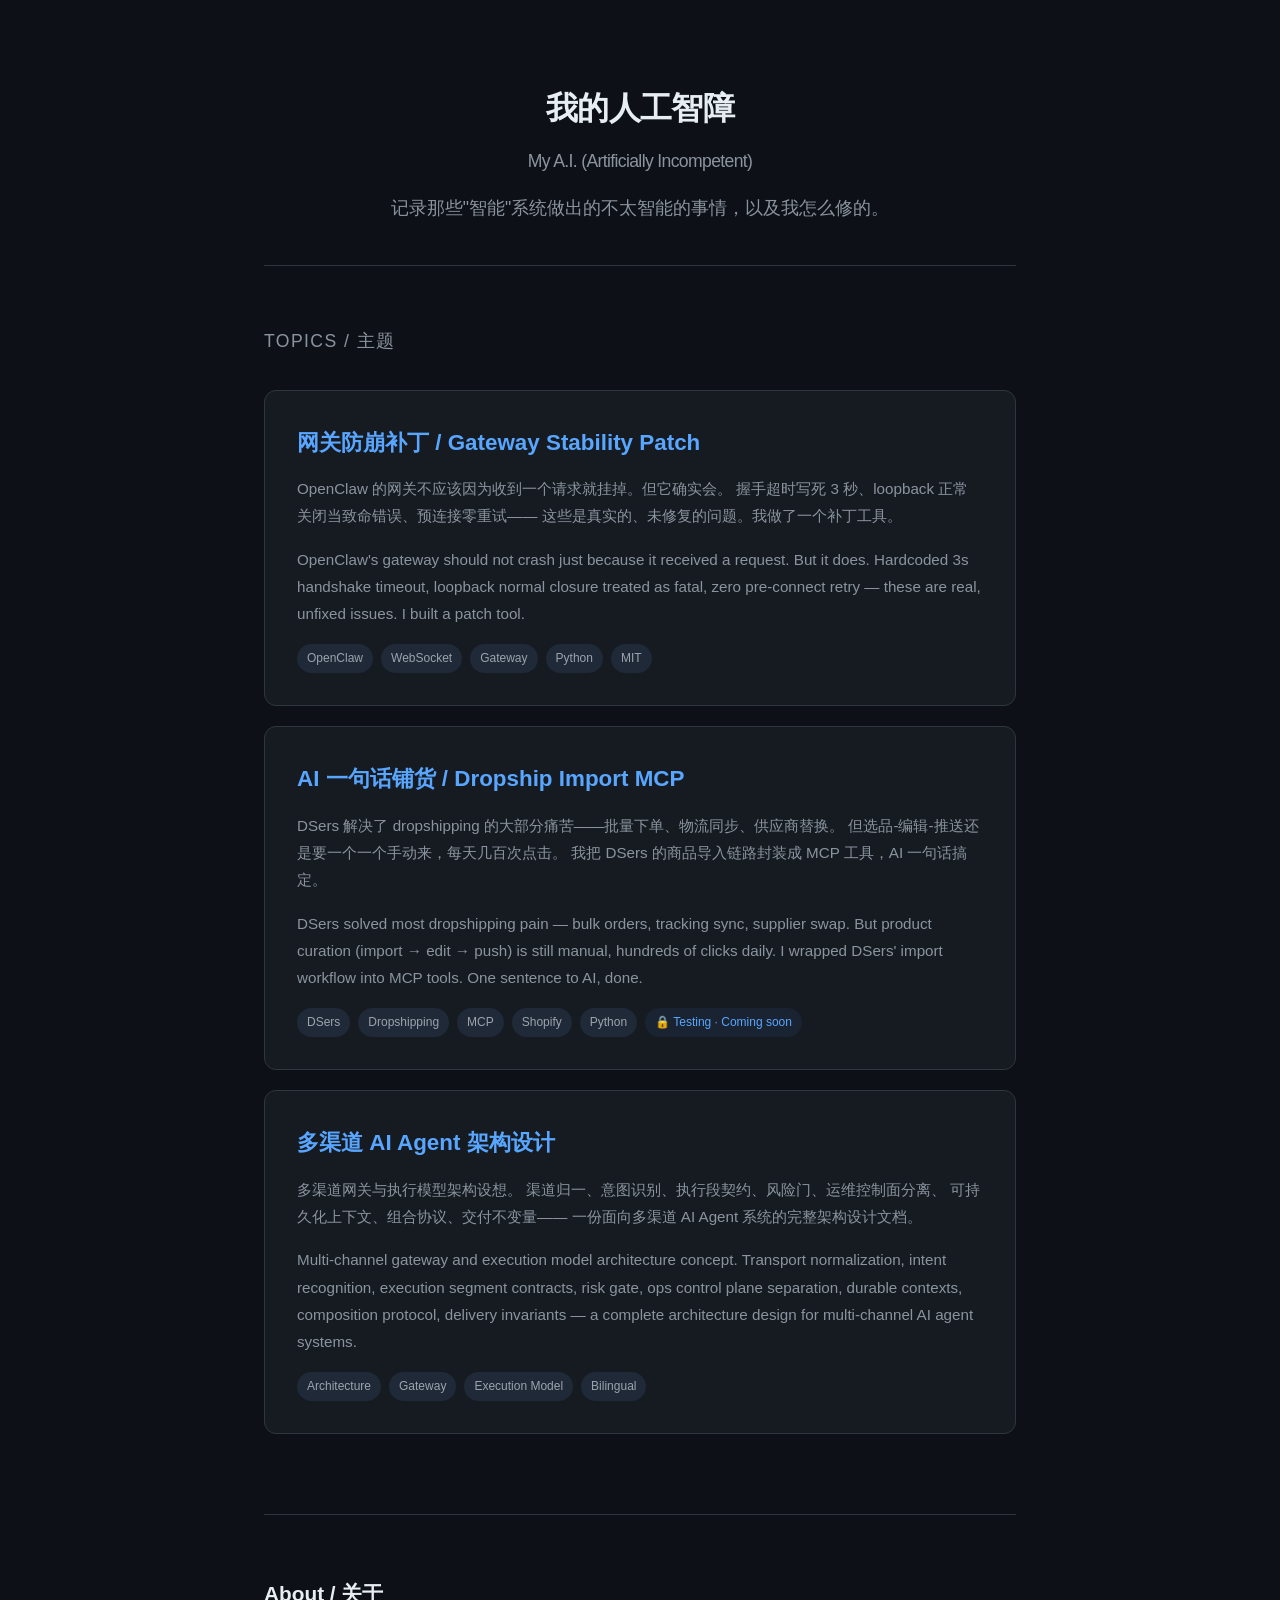
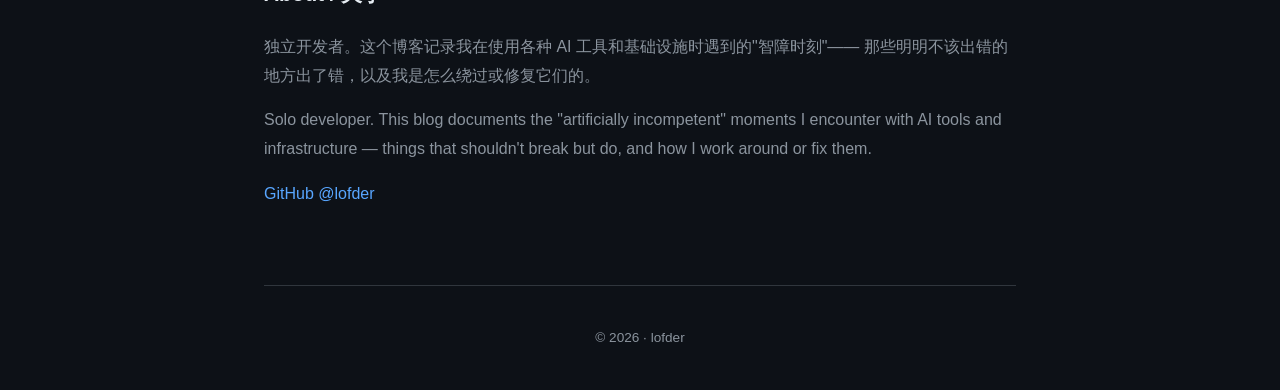
==== index.html @ 2cf0ccd9 "Initial commit: my-ai-blog with 3 topics - Gateway Stability Patch (网关防崩补丁) - Dropship Import MCP (A" ====
<!DOCTYPE html>
<html lang="zh-CN">
<head>
<meta charset="UTF-8">
<meta name="viewport" content="width=device-width, initial-scale=1.0">
<title>我的人工智障 ‐ My A.I. (Artificially Incompetent)</title>
<link rel="stylesheet" href="style.css">
<style>header { padding: 80px 0 40px; text-align: center; }</style>
</head>
<body>

<div class="container">
  <header>
    <h1>
      <span class="zh">我的人工智障</span>
      <span class="en">My A.I. (Artificially Incompetent)</span>
    </h1>
    <p class="tagline">
      记录那些"智能"系统做出的不太智能的事情，以及我怎么修的。
    </p>
  </header>

  <section class="topics">
    <h2>Topics / 主题</h2>

    <a class="topic-card" href="gateway-stability-patch/">
      <h3>网关防崩补丁 / Gateway Stability Patch</h3>
      <p>
        OpenClaw 的网关不应该因为收到一个请求就挂掉。但它确实会。
        握手超时写死 3 秒、loopback 正常关闭当致命错误、预连接零重试——
        这些是真实的、未修复的问题。我做了一个补丁工具。
      </p>
      <p>
        OpenClaw's gateway should not crash just because it received a request. But it does.
        Hardcoded 3s handshake timeout, loopback normal closure treated as fatal, zero pre-connect retry —
        these are real, unfixed issues. I built a patch tool.
      </p>
      <div class="tags">
        <span class="tag">OpenClaw</span>
        <span class="tag">WebSocket</span>
        <span class="tag">Gateway</span>
        <span class="tag">Python</span>
        <span class="tag">MIT</span>
      </div>
    </a>

    <a class="topic-card" href="dropship-import-mcp/">
      <h3>AI 一句话铺货 / Dropship Import MCP</h3>
      <p>
        DSers 解决了 dropshipping 的大部分痛苦——批量下单、物流同步、供应商替换。
        但选品-编辑-推送还是要一个一个手动来，每天几百次点击。
        我把 DSers 的商品导入链路封装成 MCP 工具，AI 一句话搞定。
      </p>
      <p>
        DSers solved most dropshipping pain — bulk orders, tracking sync, supplier swap.
        But product curation (import → edit → push) is still manual, hundreds of clicks daily.
        I wrapped DSers' import workflow into MCP tools. One sentence to AI, done.
      </p>
      <div class="tags">
        <span class="tag">DSers</span>
        <span class="tag">Dropshipping</span>
        <span class="tag">MCP</span>
        <span class="tag">Shopify</span>
        <span class="tag">Python</span>
        <span class="tag" style="background:#1a2332;color:#58a6ff;">🔒 Testing · Coming soon</span>
      </div>
    </a>

    <a class="topic-card" href="durable-gateway-runtime/">
      <h3>多渠道 AI Agent 架构设计</h3>
      <p>
        多渠道网关与执行模型架构设想。
        渠道归一、意图识别、执行段契约、风险门、运维控制面分离、
        可持久化上下文、组合协议、交付不变量——
        一份面向多渠道 AI Agent 系统的完整架构设计文档。
      </p>
      <p>
        Multi-channel gateway and execution model architecture concept.
        Transport normalization, intent recognition, execution segment contracts, risk gate,
        ops control plane separation, durable contexts, composition protocol, delivery invariants —
        a complete architecture design for multi-channel AI agent systems.
      </p>
      <div class="tags">
        <span class="tag">Architecture</span>
        <span class="tag">Gateway</span>
        <span class="tag">Execution Model</span>
        <span class="tag">Bilingual</span>
      </div>
    </a>

  </section>

  <section class="about">
    <h2>About / 关于</h2>
    <p>
      独立开发者。这个博客记录我在使用各种 AI 工具和基础设施时遇到的"智障时刻"——
      那些明明不该出错的地方出了错，以及我是怎么绕过或修复它们的。
    </p>
    <p>
      Solo developer. This blog documents the "artificially incompetent" moments I encounter with AI tools and infrastructure —
      things that shouldn't break but do, and how I work around or fix them.
    </p>
    <p>
      <a href="https://github.com/lofder">GitHub @lofder</a>
    </p>
  </section>

  <footer>
    <p>&copy; 2026 · <a href="https://github.com/lofder">lofder</a></p>
  </footer>
</div>

</body>
</html>
---- style.css ----
:root {
  --bg: #0d1117;
  --surface: #161b22;
  --border: #30363d;
  --text: #e6edf3;
  --text-secondary: #8b949e;
  --accent: #58a6ff;
  --accent-hover: #79c0ff;
  --tag-bg: #1f2937;
  --tag-text: #9ca3af;
  --red: #f85149;
  --green: #3fb950;
  --yellow: #d29922;
}

* { margin: 0; padding: 0; box-sizing: border-box; }

body {
  font-family: -apple-system, BlinkMacSystemFont, "Segoe UI", "Noto Sans SC", sans-serif;
  background: var(--bg);
  color: var(--text);
  line-height: 1.8;
}

.container { max-width: 800px; margin: 0 auto; padding: 0 24px; }

/* --- Navigation (article pages) --- */
nav {
  padding: 20px 0;
  border-bottom: 1px solid var(--border);
}
nav a {
  color: var(--text-secondary);
  text-decoration: none;
  font-size: 0.9em;
}
nav a:hover { color: var(--accent); }

/* --- Header --- */
header {
  padding: 60px 0 40px;
  border-bottom: 1px solid var(--border);
}

header h1 {
  font-size: 2em;
  font-weight: 700;
  margin-bottom: 16px;
  letter-spacing: -0.02em;
}

header h1 .zh { display: block; }
header h1 .en {
  display: block;
  font-size: 0.55em;
  color: var(--text-secondary);
  font-weight: 400;
  margin-top: 8px;
}

header .tagline {
  font-size: 1.1em;
  color: var(--text-secondary);
  max-width: 560px;
  margin: 0 auto;
}

header .subtitle {
  font-size: 1.15em;
  color: var(--accent);
  font-weight: 500;
  margin-bottom: 20px;
}

header .meta {
  font-size: 0.85em;
  color: var(--text-secondary);
}
header .meta a { color: var(--accent); text-decoration: none; }

/* --- Homepage: topics --- */
.topics {
  padding: 60px 0;
}

.topics h2 {
  font-size: 1.1em;
  color: var(--text-secondary);
  font-weight: 400;
  text-transform: uppercase;
  letter-spacing: 0.08em;
  margin-bottom: 32px;
}

.topic-card {
  display: block;
  background: var(--surface);
  border: 1px solid var(--border);
  border-radius: 12px;
  padding: 32px;
  margin-bottom: 20px;
  text-decoration: none;
  color: var(--text);
  transition: border-color 0.2s, transform 0.2s;
}

.topic-card:hover {
  border-color: var(--accent);
  transform: translateY(-2px);
}

.topic-card h3 {
  font-size: 1.4em;
  margin-bottom: 12px;
  color: var(--accent);
}

.topic-card p {
  color: var(--text-secondary);
  font-size: 0.95em;
  margin-bottom: 16px;
}

.topic-card .tags {
  display: flex;
  gap: 8px;
  flex-wrap: wrap;
}

.topic-card .tag {
  font-size: 0.75em;
  padding: 4px 10px;
  background: var(--tag-bg);
  color: var(--tag-text);
  border-radius: 20px;
}

/* --- Homepage: about --- */
.about {
  padding: 60px 0;
  border-top: 1px solid var(--border);
}

.about h2 {
  font-size: 1.3em;
  margin-bottom: 20px;
}

.about p {
  color: var(--text-secondary);
  margin-bottom: 16px;
}

.about a { color: var(--accent); text-decoration: none; }
.about a:hover { color: var(--accent-hover); text-decoration: underline; }

/* --- Article pages --- */
article { padding: 48px 0; }

article h2 {
  font-size: 1.5em;
  margin: 48px 0 20px;
  padding-top: 32px;
  border-top: 1px solid var(--border);
}

article h2:first-child { border-top: none; padding-top: 0; margin-top: 0; }

article h3 {
  font-size: 1.15em;
  margin: 32px 0 12px;
  color: var(--accent);
}

article p {
  margin-bottom: 16px;
  color: var(--text);
}

article p.secondary { color: var(--text-secondary); }

article ul, article ol {
  margin: 0 0 16px 24px;
  color: var(--text);
}

article li { margin-bottom: 6px; }

article a { color: var(--accent); text-decoration: none; }
article a:hover { text-decoration: underline; }

article code {
  font-family: "SF Mono", "Fira Code", monospace;
  font-size: 0.88em;
  background: var(--surface);
  padding: 2px 6px;
  border-radius: 4px;
  border: 1px solid var(--border);
}

article pre {
  background: var(--surface);
  border: 1px solid var(--border);
  border-radius: 8px;
  padding: 20px;
  overflow-x: auto;
  margin: 16px 0 24px;
  font-family: "SF Mono", "Fira Code", monospace;
  font-size: 0.88em;
  line-height: 1.6;
}

article pre code {
  background: none;
  border: none;
  padding: 0;
}

/* --- Tables --- */
.issue-table {
  width: 100%;
  border-collapse: collapse;
  margin: 20px 0 32px;
  font-size: 0.9em;
}

.issue-table th {
  text-align: left;
  padding: 12px 16px;
  background: var(--surface);
  border: 1px solid var(--border);
  color: var(--text-secondary);
  font-weight: 500;
}

.issue-table td {
  padding: 12px 16px;
  border: 1px solid var(--border);
  vertical-align: top;
}

.issue-table td a { color: var(--accent); }

/* --- Compare grid (2x2 cards) --- */
.compare-grid {
  display: grid;
  grid-template-columns: 1fr 1fr;
  gap: 16px;
  margin: 20px 0 32px;
}

.compare-card {
  background: var(--surface);
  border: 1px solid var(--border);
  border-radius: 10px;
  padding: 24px;
}

.compare-card h4 {
  font-size: 1em;
  margin-bottom: 10px;
}

.compare-card p {
  font-size: 0.9em;
  color: var(--text-secondary);
  margin-bottom: 12px;
}

.compare-card .ref {
  font-size: 0.8em;
  color: var(--text-secondary);
}

.compare-card .ref a { color: var(--accent); }

/* --- Before/After table --- */
.before-after {
  width: 100%;
  border-collapse: collapse;
  margin: 20px 0 32px;
}

.before-after th {
  padding: 12px 16px;
  text-align: left;
  font-weight: 600;
}

.before-after th:first-child {
  background: rgba(248, 81, 73, 0.1);
  color: var(--red);
  border: 1px solid rgba(248, 81, 73, 0.2);
}

.before-after th:last-child {
  background: rgba(63, 185, 80, 0.1);
  color: var(--green);
  border: 1px solid rgba(63, 185, 80, 0.2);
}

.before-after td {
  padding: 10px 16px;
  border: 1px solid var(--border);
  font-size: 0.9em;
}

/* --- Callout box --- */
.callout {
  background: var(--surface);
  border-left: 3px solid var(--accent);
  padding: 20px 24px;
  margin: 24px 0;
  border-radius: 0 8px 8px 0;
}

.callout.warn { border-left-color: var(--yellow); }

.callout p {
  font-size: 0.95em;
  color: var(--text-secondary);
}

/* --- Footer --- */
footer {
  padding: 40px 0;
  text-align: center;
  color: var(--text-secondary);
  font-size: 0.85em;
  border-top: 1px solid var(--border);
}

footer a { color: var(--text-secondary); text-decoration: none; }
footer a:hover { color: var(--accent); }

/* --- Responsive --- */
@media (max-width: 640px) {
  .compare-grid { grid-template-columns: 1fr; }
  header h1 { font-size: 1.5em; }
  .topic-card { padding: 24px; }
  header { padding: 48px 0 32px; }
}
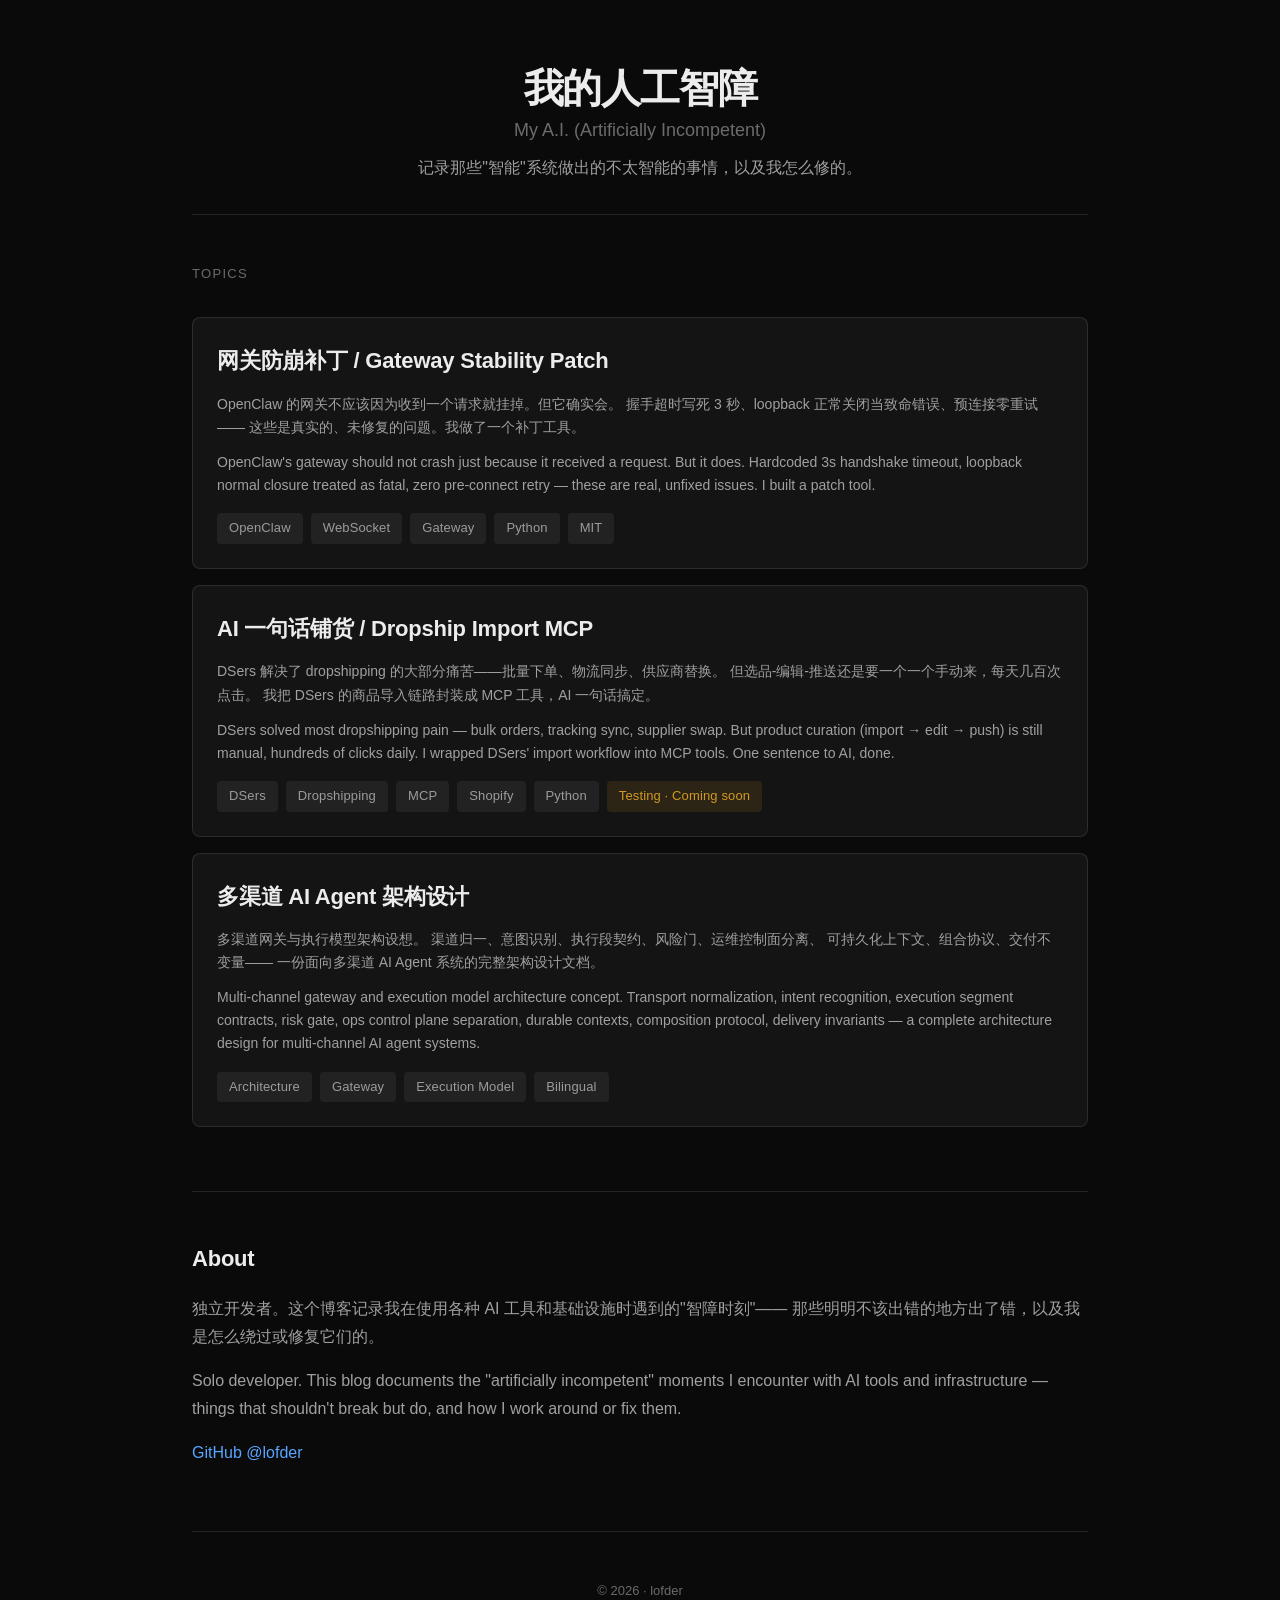
==== commit aed2fcdb: "update blog content and styles" ====
--- a/index.html
+++ b/index.html
@@ -5,7 +5,7 @@
 <meta name="viewport" content="width=device-width, initial-scale=1.0">
 <title>我的人工智障 ‐ My A.I. (Artificially Incompetent)</title>
 <link rel="stylesheet" href="style.css">
-<style>header { padding: 80px 0 40px; text-align: center; }</style>
+<style>header { text-align: center; }</style>
 </head>
 <body>
 
@@ -21,7 +21,7 @@
   </header>
 
   <section class="topics">
-    <h2>Topics / 主题</h2>
+    <h2>Topics</h2>
 
     <a class="topic-card" href="gateway-stability-patch/">
       <h3>网关防崩补丁 / Gateway Stability Patch</h3>
@@ -62,7 +62,7 @@
         <span class="tag">MCP</span>
         <span class="tag">Shopify</span>
         <span class="tag">Python</span>
-        <span class="tag" style="background:#1a2332;color:#58a6ff;">🔒 Testing · Coming soon</span>
+        <span class="tag" style="background:rgba(210,153,34,0.12);color:#d29922;">Testing · Coming soon</span>
       </div>
     </a>
 
@@ -91,14 +91,15 @@
   </section>
 
   <section class="about">
-    <h2>About / 关于</h2>
+    <h2>About</h2>
     <p>
       独立开发者。这个博客记录我在使用各种 AI 工具和基础设施时遇到的"智障时刻"——
       那些明明不该出错的地方出了错，以及我是怎么绕过或修复它们的。
     </p>
     <p>
-      Solo developer. This blog documents the "artificially incompetent" moments I encounter with AI tools and infrastructure —
-      things that shouldn't break but do, and how I work around or fix them.
+      Solo developer. This blog documents the "artificially incompetent" moments I encounter
+      with AI tools and infrastructure — things that shouldn't break but do, and how I work around
+      or fix them.
     </p>
     <p>
       <a href="https://github.com/lofder">GitHub @lofder</a>
--- a/style.css
+++ b/style.css
@@ -1,342 +1,709 @@
+/* ============================================================
+   我的人工智障 — Design System
+   Dark theme · System fonts · 8pt spacing · Opacity hierarchy
+   ============================================================ */
+
 :root {
-  --bg: #0d1117;
-  --surface: #161b22;
-  --border: #30363d;
-  --text: #e6edf3;
-  --text-secondary: #8b949e;
-  --accent: #58a6ff;
-  --accent-hover: #79c0ff;
-  --tag-bg: #1f2937;
-  --tag-text: #9ca3af;
-  --red: #f85149;
-  --green: #3fb950;
-  --yellow: #d29922;
-}
-
-* { margin: 0; padding: 0; box-sizing: border-box; }
+  /* ---- Palette ---- */
+  --bg:             #0a0a0a;
+  --bg-elevated:    #141414;
+  --bg-surface:     #1c1c1c;
+  --border:         rgba(255,255,255,0.1);
+  --border-active:  rgba(255,255,255,0.22);
+  --text:           #ececec;
+  --text-secondary: #a0a0a0;
+  --text-tertiary:  #6b6b6b;
+  --accent:         #58a6ff;
+  --accent-hover:   #79c0ff;
+  --red:            #f85149;
+  --green:          #3fb950;
+  --yellow:         #d29922;
+  --tag-bg:         rgba(255,255,255,0.06);
+  --tag-text:       rgba(255,255,255,0.55);
+
+  /* ---- Typography ---- */
+  --font-sans: -apple-system, BlinkMacSystemFont, "SF Pro Text",
+               "Segoe UI", "PingFang SC", "Noto Sans SC",
+               "Helvetica Neue", sans-serif;
+  --font-mono: "SF Mono", "Fira Code", "JetBrains Mono", Menlo, monospace;
+
+  --fs-display: 2.5rem;    /* 40px */
+  --fs-h1:      1.875rem;  /* 30px */
+  --fs-h2:      1.375rem;  /* 22px */
+  --fs-h3:      1.125rem;  /* 18px */
+  --fs-body:    1rem;       /* 16px */
+  --fs-small:   0.875rem;   /* 14px */
+  --fs-xs:      0.8125rem;  /* 13px */
+
+  /* ---- Spacing (8pt) ---- */
+  --sp-1:  0.25rem;   /* 4px */
+  --sp-2:  0.5rem;    /* 8px */
+  --sp-3:  0.75rem;   /* 12px */
+  --sp-4:  1rem;      /* 16px */
+  --sp-5:  1.5rem;    /* 24px */
+  --sp-6:  2rem;      /* 32px */
+  --sp-8:  3rem;      /* 48px */
+  --sp-10: 4rem;      /* 64px */
+  --sp-12: 5rem;      /* 80px */
+
+  /* ---- Motion ---- */
+  --ease: cubic-bezier(0.4, 0, 0.2, 1);
+  --dur-fast: 150ms;
+  --dur-base: 250ms;
+}
+
+/* ---- Reset ---- */
+*, *::before, *::after {
+  margin: 0;
+  padding: 0;
+  box-sizing: border-box;
+}
+
+/* ---- Base ---- */
+html {
+  -webkit-font-smoothing: antialiased;
+  -moz-osx-font-smoothing: grayscale;
+  text-rendering: optimizeLegibility;
+}
 
 body {
-  font-family: -apple-system, BlinkMacSystemFont, "Segoe UI", "Noto Sans SC", sans-serif;
+  font-family: var(--font-sans);
+  font-size: var(--fs-body);
   background: var(--bg);
   color: var(--text);
-  line-height: 1.8;
-}
-
-.container { max-width: 800px; margin: 0 auto; padding: 0 24px; }
-
-/* --- Navigation (article pages) --- */
+  line-height: 1.75;
+}
+
+a { color: var(--accent); text-decoration: none; }
+a:hover { color: var(--accent-hover); }
+
+strong { font-weight: 600; }
+
+/* ---- Container ---- */
+.container {
+  max-width: 960px;
+  margin: 0 auto;
+  padding: 0 var(--sp-6);
+}
+
+/* ============================================================
+   Navigation
+   ============================================================ */
 nav {
-  padding: 20px 0;
+  padding: var(--sp-5) 0;
   border-bottom: 1px solid var(--border);
 }
+
 nav a {
-  color: var(--text-secondary);
+  color: var(--text-tertiary);
+  font-size: var(--fs-small);
   text-decoration: none;
-  font-size: 0.9em;
-}
-nav a:hover { color: var(--accent); }
-
-/* --- Header --- */
+  transition: color var(--dur-fast) var(--ease);
+}
+
+nav a:hover { color: var(--text); }
+
+/* ============================================================
+   Header — Homepage
+   ============================================================ */
 header {
-  padding: 60px 0 40px;
+  padding: var(--sp-10) 0 var(--sp-6);
   border-bottom: 1px solid var(--border);
 }
 
 header h1 {
-  font-size: 2em;
+  font-size: var(--fs-display);
   font-weight: 700;
-  margin-bottom: 16px;
-  letter-spacing: -0.02em;
+  letter-spacing: -0.03em;
+  line-height: 1.2;
+  margin-bottom: var(--sp-3);
 }
 
 header h1 .zh { display: block; }
 header h1 .en {
   display: block;
-  font-size: 0.55em;
+  font-size: 0.45em;
+  font-weight: 400;
+  color: var(--text-tertiary);
+  letter-spacing: 0;
+  margin-top: var(--sp-2);
+}
+
+.tagline {
+  font-size: var(--fs-body);
+  color: var(--text-secondary);
+  max-width: 520px;
+  margin: 0 auto;
+}
+
+/* ============================================================
+   Header — Article pages
+   ============================================================ */
+header .subtitle {
+  font-size: var(--fs-h3);
   color: var(--text-secondary);
   font-weight: 400;
-  margin-top: 8px;
-}
-
-header .tagline {
-  font-size: 1.1em;
+  line-height: 1.6;
+  margin-bottom: var(--sp-4);
+}
+
+header .meta {
+  font-size: var(--fs-xs);
+  color: var(--text-tertiary);
+  letter-spacing: 0.02em;
+  text-transform: uppercase;
+}
+
+header .meta a {
   color: var(--text-secondary);
-  max-width: 560px;
-  margin: 0 auto;
-}
-
-header .subtitle {
-  font-size: 1.15em;
+  transition: color var(--dur-fast) var(--ease);
+}
+header .meta a:hover { color: var(--accent); }
+
+/* ============================================================
+   Homepage — Topics
+   ============================================================ */
+.topics {
+  padding: var(--sp-8) 0;
+}
+
+.topics h2 {
+  font-size: var(--fs-xs);
+  color: var(--text-tertiary);
+  font-weight: 500;
+  text-transform: uppercase;
+  letter-spacing: 0.1em;
+  margin-bottom: var(--sp-6);
+}
+
+.topic-card {
+  display: block;
+  background: var(--bg-elevated);
+  border: 1px solid var(--border);
+  border-radius: 8px;
+  padding: var(--sp-5);
+  margin-bottom: var(--sp-4);
+  text-decoration: none;
+  color: var(--text);
+  transition: border-color var(--dur-base) var(--ease),
+              transform var(--dur-base) var(--ease);
+}
+
+.topic-card:hover {
+  border-color: var(--border-active);
+  transform: translateY(-2px);
+  color: var(--text);
+}
+
+.topic-card h3 {
+  font-size: var(--fs-h2);
+  font-weight: 600;
+  margin-bottom: var(--sp-3);
+  letter-spacing: -0.01em;
+  color: var(--text);
+}
+
+.topic-card p {
+  color: var(--text-secondary);
+  font-size: var(--fs-small);
+  line-height: 1.65;
+  margin-bottom: var(--sp-3);
+}
+
+.topic-card p:last-of-type { margin-bottom: var(--sp-4); }
+
+.tags { display: flex; gap: var(--sp-2); flex-wrap: wrap; }
+
+.tag {
+  font-size: var(--fs-xs);
+  padding: var(--sp-1) var(--sp-3);
+  background: var(--tag-bg);
+  color: var(--tag-text);
+  border-radius: 4px;
+  letter-spacing: 0.01em;
+}
+
+/* ============================================================
+   Homepage — About
+   ============================================================ */
+.about {
+  padding: var(--sp-8) 0;
+  border-top: 1px solid var(--border);
+}
+
+.about h2 {
+  font-size: var(--fs-h2);
+  font-weight: 600;
+  margin-bottom: var(--sp-4);
+  letter-spacing: -0.01em;
+}
+
+.about p {
+  color: var(--text-secondary);
+  margin-bottom: var(--sp-4);
+}
+
+.about a { text-decoration: none; }
+.about a:hover { text-decoration: underline; }
+
+/* ============================================================
+   Article — Base
+   ============================================================ */
+article {
+  padding: var(--sp-8) 0;
+}
+
+article h2 {
+  font-size: var(--fs-h2);
+  font-weight: 600;
+  margin: var(--sp-8) 0 var(--sp-4);
+  padding-top: var(--sp-6);
+  border-top: 1px solid var(--border);
+  letter-spacing: -0.01em;
+}
+
+article h2:first-child {
+  border-top: none;
+  padding-top: 0;
+  margin-top: 0;
+}
+
+article h3 {
+  font-size: var(--fs-h3);
+  font-weight: 600;
+  margin: var(--sp-6) 0 var(--sp-3);
+  color: var(--text);
+}
+
+article h4 {
+  font-size: var(--fs-body);
+  font-weight: 600;
+  margin: var(--sp-5) 0 var(--sp-2);
+  color: var(--text);
+}
+
+article h4 code {
   color: var(--accent);
   font-weight: 500;
-  margin-bottom: 20px;
-}
-
-header .meta {
+}
+
+article p {
+  margin-bottom: var(--sp-4);
+  color: var(--text);
+  line-height: 1.75;
+}
+
+article p.secondary { color: var(--text-tertiary); }
+
+article strong { color: var(--text); }
+
+article ul, article ol {
+  margin: 0 0 var(--sp-4) var(--sp-5);
+  color: var(--text);
+}
+
+article li {
+  margin-bottom: var(--sp-2);
+  line-height: 1.65;
+}
+
+article li strong { color: var(--text); }
+
+/* ---- Links inside articles ---- */
+article a { text-decoration: underline; text-underline-offset: 3px; }
+article a:hover { text-decoration-color: var(--accent-hover); }
+
+/* ---- Code (inline) ---- */
+code {
+  font-family: var(--font-mono);
   font-size: 0.85em;
-  color: var(--text-secondary);
-}
-header .meta a { color: var(--accent); text-decoration: none; }
-
-/* --- Homepage: topics --- */
-.topics {
-  padding: 60px 0;
-}
-
-.topics h2 {
-  font-size: 1.1em;
-  color: var(--text-secondary);
-  font-weight: 400;
-  text-transform: uppercase;
-  letter-spacing: 0.08em;
-  margin-bottom: 32px;
-}
-
-.topic-card {
-  display: block;
-  background: var(--surface);
-  border: 1px solid var(--border);
-  border-radius: 12px;
-  padding: 32px;
-  margin-bottom: 20px;
-  text-decoration: none;
-  color: var(--text);
-  transition: border-color 0.2s, transform 0.2s;
-}
-
-.topic-card:hover {
-  border-color: var(--accent);
-  transform: translateY(-2px);
-}
-
-.topic-card h3 {
-  font-size: 1.4em;
-  margin-bottom: 12px;
-  color: var(--accent);
-}
-
-.topic-card p {
-  color: var(--text-secondary);
-  font-size: 0.95em;
-  margin-bottom: 16px;
-}
-
-.topic-card .tags {
-  display: flex;
-  gap: 8px;
-  flex-wrap: wrap;
-}
-
-.topic-card .tag {
-  font-size: 0.75em;
-  padding: 4px 10px;
-  background: var(--tag-bg);
-  color: var(--tag-text);
-  border-radius: 20px;
-}
-
-/* --- Homepage: about --- */
-.about {
-  padding: 60px 0;
-  border-top: 1px solid var(--border);
-}
-
-.about h2 {
-  font-size: 1.3em;
-  margin-bottom: 20px;
-}
-
-.about p {
-  color: var(--text-secondary);
-  margin-bottom: 16px;
-}
-
-.about a { color: var(--accent); text-decoration: none; }
-.about a:hover { color: var(--accent-hover); text-decoration: underline; }
-
-/* --- Article pages --- */
-article { padding: 48px 0; }
-
-article h2 {
-  font-size: 1.5em;
-  margin: 48px 0 20px;
-  padding-top: 32px;
-  border-top: 1px solid var(--border);
-}
-
-article h2:first-child { border-top: none; padding-top: 0; margin-top: 0; }
-
-article h3 {
-  font-size: 1.15em;
-  margin: 32px 0 12px;
-  color: var(--accent);
-}
-
-article p {
-  margin-bottom: 16px;
-  color: var(--text);
-}
-
-article p.secondary { color: var(--text-secondary); }
-
-article ul, article ol {
-  margin: 0 0 16px 24px;
-  color: var(--text);
-}
-
-article li { margin-bottom: 6px; }
-
-article a { color: var(--accent); text-decoration: none; }
-article a:hover { text-decoration: underline; }
-
-article code {
-  font-family: "SF Mono", "Fira Code", monospace;
-  font-size: 0.88em;
-  background: var(--surface);
+  background: var(--bg-surface);
   padding: 2px 6px;
   border-radius: 4px;
   border: 1px solid var(--border);
-}
-
-article pre {
-  background: var(--surface);
+  color: var(--text);
+}
+
+/* ---- Code (block) ---- */
+pre {
+  background: var(--bg-elevated);
   border: 1px solid var(--border);
-  border-radius: 8px;
-  padding: 20px;
+  border-radius: 6px;
+  padding: var(--sp-4) var(--sp-5);
   overflow-x: auto;
-  margin: 16px 0 24px;
-  font-family: "SF Mono", "Fira Code", monospace;
-  font-size: 0.88em;
+  margin: var(--sp-4) 0 var(--sp-5);
+  font-family: var(--font-mono);
+  font-size: var(--fs-small);
   line-height: 1.6;
-}
-
-article pre code {
+  color: var(--text-secondary);
+}
+
+pre code {
   background: none;
   border: none;
   padding: 0;
-}
-
-/* --- Tables --- */
-.issue-table {
+  font-size: inherit;
+}
+
+/* ============================================================
+   Tables — Universal
+   ============================================================ */
+table {
   width: 100%;
   border-collapse: collapse;
-  margin: 20px 0 32px;
-  font-size: 0.9em;
-}
-
-.issue-table th {
+  margin: var(--sp-4) 0 var(--sp-6);
+  font-size: var(--fs-small);
+  line-height: 1.6;
+}
+
+th {
   text-align: left;
-  padding: 12px 16px;
-  background: var(--surface);
-  border: 1px solid var(--border);
-  color: var(--text-secondary);
+  padding: var(--sp-3) var(--sp-4);
+  background: var(--bg-elevated);
+  border-bottom: 2px solid var(--border-active);
+  color: var(--text-tertiary);
   font-weight: 500;
-}
-
-.issue-table td {
-  padding: 12px 16px;
-  border: 1px solid var(--border);
+  font-size: var(--fs-xs);
+  text-transform: uppercase;
+  letter-spacing: 0.04em;
+}
+
+td {
+  padding: var(--sp-3) var(--sp-4);
+  border-bottom: 1px solid var(--border);
   vertical-align: top;
-}
-
-.issue-table td a { color: var(--accent); }
-
-/* --- Compare grid (2x2 cards) --- */
+  color: var(--text);
+}
+
+tr:last-child td { border-bottom: none; }
+
+td a { color: var(--accent); }
+
+td code {
+  font-size: 0.85em;
+  padding: 1px 5px;
+}
+
+td strong { color: var(--text); font-weight: 600; }
+
+/* ============================================================
+   Tables — Before/After Comparison
+   ============================================================ */
+.before-after { margin: var(--sp-4) 0 var(--sp-6); }
+
+.before-after th {
+  font-size: var(--fs-small);
+  text-transform: none;
+  letter-spacing: 0;
+  font-weight: 600;
+}
+
+.before-after th:first-child {
+  background: rgba(248, 81, 73, 0.08);
+  color: var(--red);
+  border-bottom-color: rgba(248, 81, 73, 0.2);
+}
+
+.before-after th:last-child {
+  background: rgba(63, 185, 80, 0.08);
+  color: var(--green);
+  border-bottom-color: rgba(63, 185, 80, 0.2);
+}
+
+/* ============================================================
+   Tables — Does/Does-not (two-column bilingual)
+   ============================================================ */
+.does-table td { font-size: var(--fs-small); }
+.does-table td:first-child { width: 50%; }
+
+/* ============================================================
+   Compare Grid (2x2 cards)
+   ============================================================ */
 .compare-grid {
   display: grid;
   grid-template-columns: 1fr 1fr;
-  gap: 16px;
-  margin: 20px 0 32px;
+  gap: var(--sp-4);
+  margin: var(--sp-4) 0 var(--sp-6);
 }
 
 .compare-card {
-  background: var(--surface);
+  background: var(--bg-elevated);
   border: 1px solid var(--border);
-  border-radius: 10px;
-  padding: 24px;
+  border-radius: 8px;
+  padding: var(--sp-5);
 }
 
 .compare-card h4 {
-  font-size: 1em;
-  margin-bottom: 10px;
+  font-size: var(--fs-body);
+  font-weight: 600;
+  margin: 0 0 var(--sp-3);
+  color: var(--text);
 }
 
 .compare-card p {
-  font-size: 0.9em;
+  font-size: var(--fs-small);
+  color: var(--text);
+  margin-bottom: var(--sp-3);
+  line-height: 1.6;
+}
+
+.compare-card .ref {
+  font-size: var(--fs-xs);
+  color: var(--text-tertiary);
+}
+
+.compare-card .ref a { color: var(--accent); text-decoration: none; }
+.compare-card .ref a:hover { text-decoration: underline; }
+
+/* ============================================================
+   Callout Box
+   ============================================================ */
+.callout {
+  background: var(--bg-elevated);
+  border-left: 3px solid var(--accent);
+  padding: var(--sp-4) var(--sp-5);
+  margin: var(--sp-5) 0;
+  border-radius: 0 6px 6px 0;
+}
+
+.callout.warn { border-left-color: var(--yellow); }
+.callout.error { border-left-color: var(--red); }
+
+.callout p {
+  font-size: var(--fs-small);
+  color: var(--text);
+  margin-bottom: var(--sp-2);
+  line-height: 1.6;
+}
+
+.callout p:last-child { margin-bottom: 0; }
+
+/* ============================================================
+   Highlight Box (blue accent border)
+   ============================================================ */
+.highlight-box {
+  background: var(--bg-elevated);
+  border-left: 3px solid var(--accent);
+  padding: var(--sp-4) var(--sp-5);
+  margin: var(--sp-4) 0 var(--sp-5);
+  border-radius: 0 6px 6px 0;
+}
+
+.highlight-box p {
+  font-size: var(--fs-small);
+  color: var(--text);
+  margin-bottom: var(--sp-2);
+  line-height: 1.6;
+}
+
+.highlight-box p:last-child { margin-bottom: 0; }
+
+/* ============================================================
+   Metric Cards (row of 3 stats)
+   ============================================================ */
+.metric-row {
+  display: flex;
+  gap: var(--sp-4);
+  margin: var(--sp-4) 0 var(--sp-6);
+}
+
+.metric-item {
+  flex: 1;
+  text-align: center;
+  padding: var(--sp-5) var(--sp-4);
+  background: var(--bg-elevated);
+  border: 1px solid var(--border);
+  border-radius: 8px;
+}
+
+.metric-item .num {
+  font-size: 1.75rem;
+  font-weight: 700;
+  color: var(--text);
+  display: block;
+  letter-spacing: -0.02em;
+}
+
+.metric-item .label {
+  font-size: var(--fs-xs);
+  color: var(--text-tertiary);
+  margin-top: var(--sp-1);
+  display: block;
+}
+
+/* ============================================================
+   Comparison Columns (Before / After)
+   ============================================================ */
+.comparison-row {
+  display: flex;
+  gap: var(--sp-4);
+  margin: var(--sp-4) 0 var(--sp-6);
+}
+
+.comparison-col {
+  flex: 1;
+  padding: var(--sp-5);
+  border-radius: 8px;
+  border: 1px solid var(--border);
+}
+
+.comparison-col.before {
+  background: rgba(248, 81, 73, 0.04);
+  border-color: rgba(248, 81, 73, 0.15);
+}
+
+.comparison-col.after {
+  background: rgba(63, 185, 80, 0.04);
+  border-color: rgba(63, 185, 80, 0.15);
+}
+
+.comparison-col h4 {
+  font-size: var(--fs-small);
+  font-weight: 600;
+  margin: 0 0 var(--sp-3);
+  text-transform: uppercase;
+  letter-spacing: 0.04em;
+}
+
+.comparison-col.before h4 { color: var(--red); }
+.comparison-col.after h4 { color: var(--green); }
+
+.comparison-col p {
+  font-size: var(--fs-small);
+  color: var(--text);
+  margin-bottom: var(--sp-2);
+  line-height: 1.55;
+}
+
+.comparison-col p:last-child { margin-bottom: 0; }
+
+/* ============================================================
+   Status Tag
+   ============================================================ */
+.status-tag {
+  display: inline-block;
+  font-size: var(--fs-xs);
+  padding: var(--sp-1) var(--sp-3);
+  background: rgba(210, 153, 34, 0.12);
+  color: var(--yellow);
+  border-radius: 4px;
+  font-weight: 600;
+  letter-spacing: 0.01em;
+}
+
+/* ============================================================
+   Header Meta (tags + date row)
+   ============================================================ */
+.header-meta {
+  display: flex;
+  justify-content: space-between;
+  align-items: center;
+  margin-bottom: var(--sp-2);
+}
+
+.header-meta .date {
+  font-size: var(--fs-xs);
+  color: var(--text-tertiary);
+}
+
+.header-meta .tags .tag {
+  font-size: 0.6875rem;
+}
+
+/* ============================================================
+   Architecture doc — special elements
+   ============================================================ */
+.arch-note {
+  background: var(--bg-elevated);
+  border: 1px solid var(--border);
+  border-radius: 6px;
+  padding: var(--sp-4) var(--sp-5);
+  margin: var(--sp-4) 0 var(--sp-5);
+  font-size: var(--fs-small);
+  color: var(--text);
+  line-height: 1.65;
+}
+
+.arch-note strong { color: var(--text); }
+
+.phase-title {
+  color: var(--accent);
+  font-size: var(--fs-h3);
+  margin: var(--sp-5) 0 var(--sp-3);
+  font-weight: 600;
+}
+
+.mermaid-placeholder {
+  background: var(--bg-elevated);
+  border: 1px solid var(--border);
+  border-radius: 6px;
+  padding: var(--sp-5);
+  margin: var(--sp-4) 0 var(--sp-6);
+  font-family: var(--font-mono);
+  font-size: var(--fs-small);
+  line-height: 1.75;
+  overflow-x: auto;
+  white-space: pre;
   color: var(--text-secondary);
-  margin-bottom: 12px;
-}
-
-.compare-card .ref {
-  font-size: 0.8em;
-  color: var(--text-secondary);
-}
-
-.compare-card .ref a { color: var(--accent); }
-
-/* --- Before/After table --- */
-.before-after {
-  width: 100%;
-  border-collapse: collapse;
-  margin: 20px 0 32px;
-}
-
-.before-after th {
-  padding: 12px 16px;
-  text-align: left;
-  font-weight: 600;
-}
-
-.before-after th:first-child {
-  background: rgba(248, 81, 73, 0.1);
-  color: var(--red);
-  border: 1px solid rgba(248, 81, 73, 0.2);
-}
-
-.before-after th:last-child {
-  background: rgba(63, 185, 80, 0.1);
-  color: var(--green);
-  border: 1px solid rgba(63, 185, 80, 0.2);
-}
-
-.before-after td {
-  padding: 10px 16px;
-  border: 1px solid var(--border);
-  font-size: 0.9em;
-}
-
-/* --- Callout box --- */
-.callout {
-  background: var(--surface);
-  border-left: 3px solid var(--accent);
-  padding: 20px 24px;
-  margin: 24px 0;
-  border-radius: 0 8px 8px 0;
-}
-
-.callout.warn { border-left-color: var(--yellow); }
-
-.callout p {
-  font-size: 0.95em;
-  color: var(--text-secondary);
-}
-
-/* --- Footer --- */
+}
+
+.term-table td:first-child {
+  font-family: var(--font-mono);
+  font-size: var(--fs-small);
+  white-space: nowrap;
+  color: var(--accent);
+}
+
+/* ============================================================
+   Footer
+   ============================================================ */
 footer {
-  padding: 40px 0;
+  padding: var(--sp-8) 0 var(--sp-6);
   text-align: center;
-  color: var(--text-secondary);
-  font-size: 0.85em;
+  color: var(--text-tertiary);
+  font-size: var(--fs-xs);
   border-top: 1px solid var(--border);
 }
 
-footer a { color: var(--text-secondary); text-decoration: none; }
-footer a:hover { color: var(--accent); }
-
-/* --- Responsive --- */
+footer a {
+  color: var(--text-tertiary);
+  text-decoration: none;
+  transition: color var(--dur-fast) var(--ease);
+}
+
+footer a:hover { color: var(--text-secondary); }
+
+/* ============================================================
+   Responsive
+   ============================================================ */
 @media (max-width: 640px) {
+  :root {
+    --fs-display: 1.75rem;
+    --fs-h1: 1.5rem;
+    --fs-h2: 1.125rem;
+  }
+
+  .container { padding: 0 var(--sp-4); }
+
+  header { padding: var(--sp-8) 0 var(--sp-5); }
+
   .compare-grid { grid-template-columns: 1fr; }
-  header h1 { font-size: 1.5em; }
-  .topic-card { padding: 24px; }
-  header { padding: 48px 0 32px; }
-}
+  .metric-row { flex-direction: column; }
+  .comparison-row { flex-direction: column; }
+
+  .topic-card { padding: var(--sp-4); }
+  .topic-card h3 { font-size: var(--fs-h3); }
+
+  table { font-size: var(--fs-xs); }
+  th, td { padding: var(--sp-2) var(--sp-3); }
+}
+
+/* ============================================================
+   Print
+   ============================================================ */
+@media print {
+  body { background: #fff; color: #000; }
+  nav { display: none; }
+  .container { max-width: 100%; }
+  .page-break { page-break-before: always; }
+}
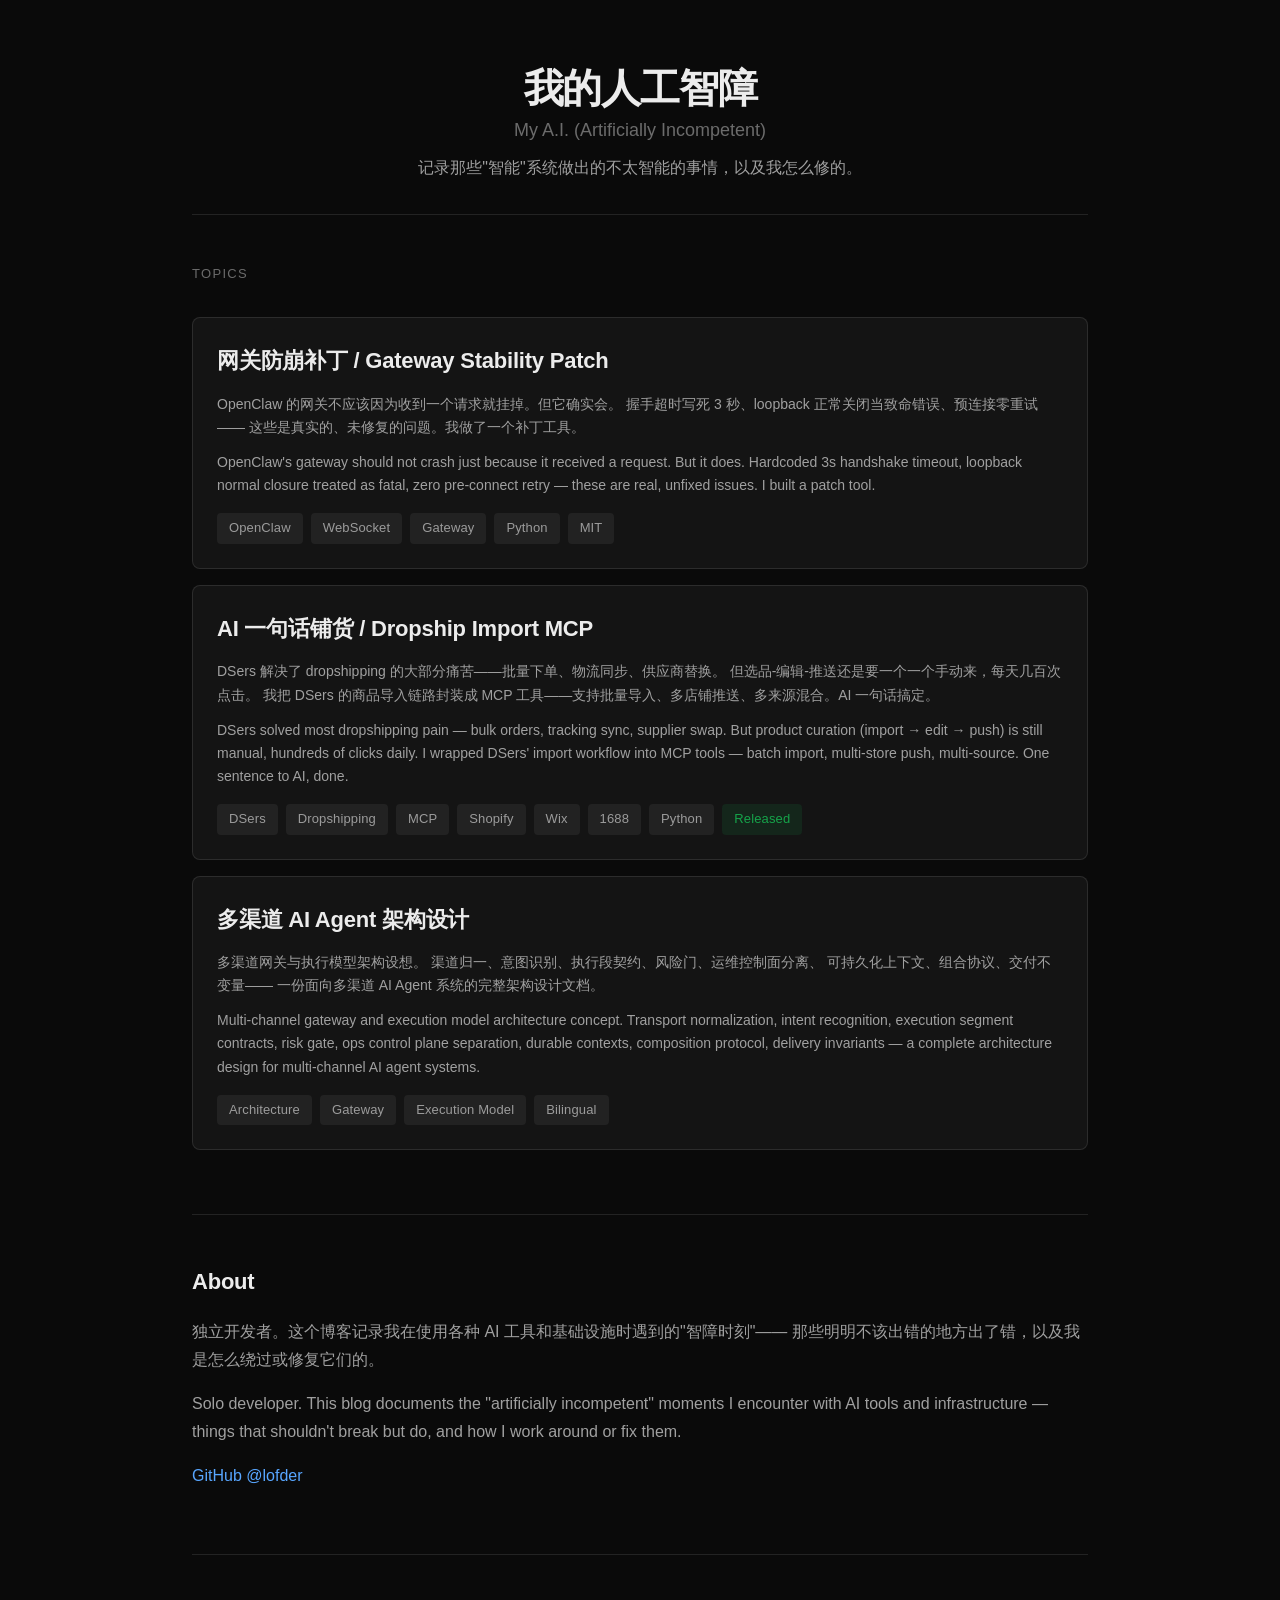
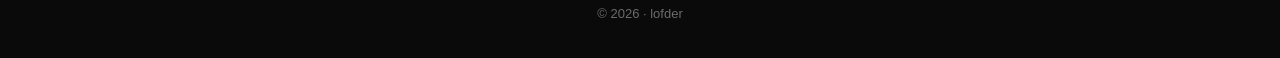
==== commit d96230c2: "Update dropship-import-mcp" ====
--- a/index.html
+++ b/index.html
@@ -49,20 +49,22 @@
       <p>
         DSers 解决了 dropshipping 的大部分痛苦——批量下单、物流同步、供应商替换。
         但选品-编辑-推送还是要一个一个手动来，每天几百次点击。
-        我把 DSers 的商品导入链路封装成 MCP 工具，AI 一句话搞定。
+        我把 DSers 的商品导入链路封装成 MCP 工具——支持批量导入、多店铺推送、多来源混合。AI 一句话搞定。
       </p>
       <p>
         DSers solved most dropshipping pain — bulk orders, tracking sync, supplier swap.
         But product curation (import → edit → push) is still manual, hundreds of clicks daily.
-        I wrapped DSers' import workflow into MCP tools. One sentence to AI, done.
+        I wrapped DSers' import workflow into MCP tools — batch import, multi-store push, multi-source. One sentence to AI, done.
       </p>
       <div class="tags">
         <span class="tag">DSers</span>
         <span class="tag">Dropshipping</span>
         <span class="tag">MCP</span>
         <span class="tag">Shopify</span>
+        <span class="tag">Wix</span>
+        <span class="tag">1688</span>
         <span class="tag">Python</span>
-        <span class="tag" style="background:rgba(210,153,34,0.12);color:#d29922;">Testing · Coming soon</span>
+        <span class="tag" style="background:rgba(22,163,74,0.12);color:#16a34a;">Released</span>
       </div>
     </a>
 
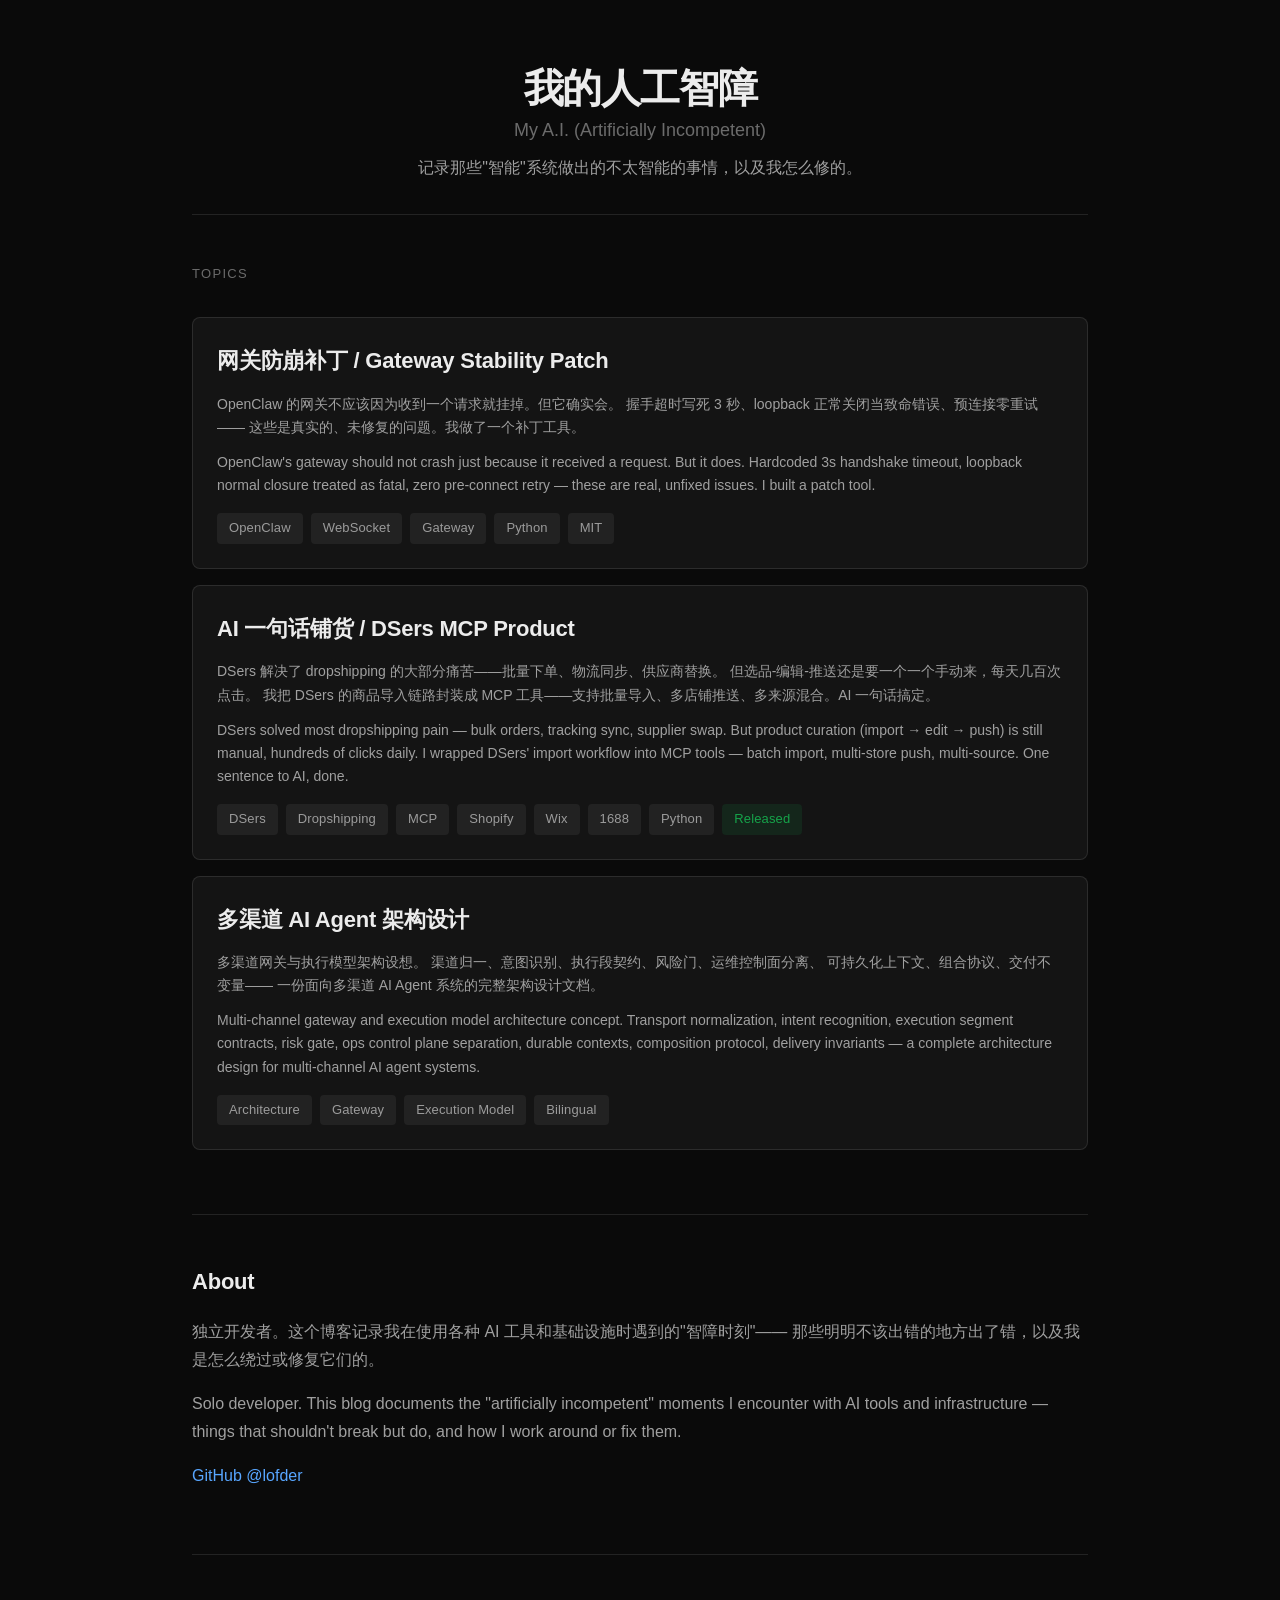
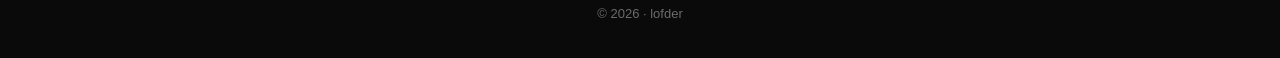
==== commit 9a90383f: "Rename project page to dsers-mcp-product" ====
--- a/index.html
+++ b/index.html
@@ -44,8 +44,8 @@
       </div>
     </a>
 
-    <a class="topic-card" href="dropship-import-mcp/">
-      <h3>AI 一句话铺货 / Dropship Import MCP</h3>
+    <a class="topic-card" href="dsers-mcp-product/">
+      <h3>AI 一句话铺货 / DSers MCP Product</h3>
       <p>
         DSers 解决了 dropshipping 的大部分痛苦——批量下单、物流同步、供应商替换。
         但选品-编辑-推送还是要一个一个手动来，每天几百次点击。
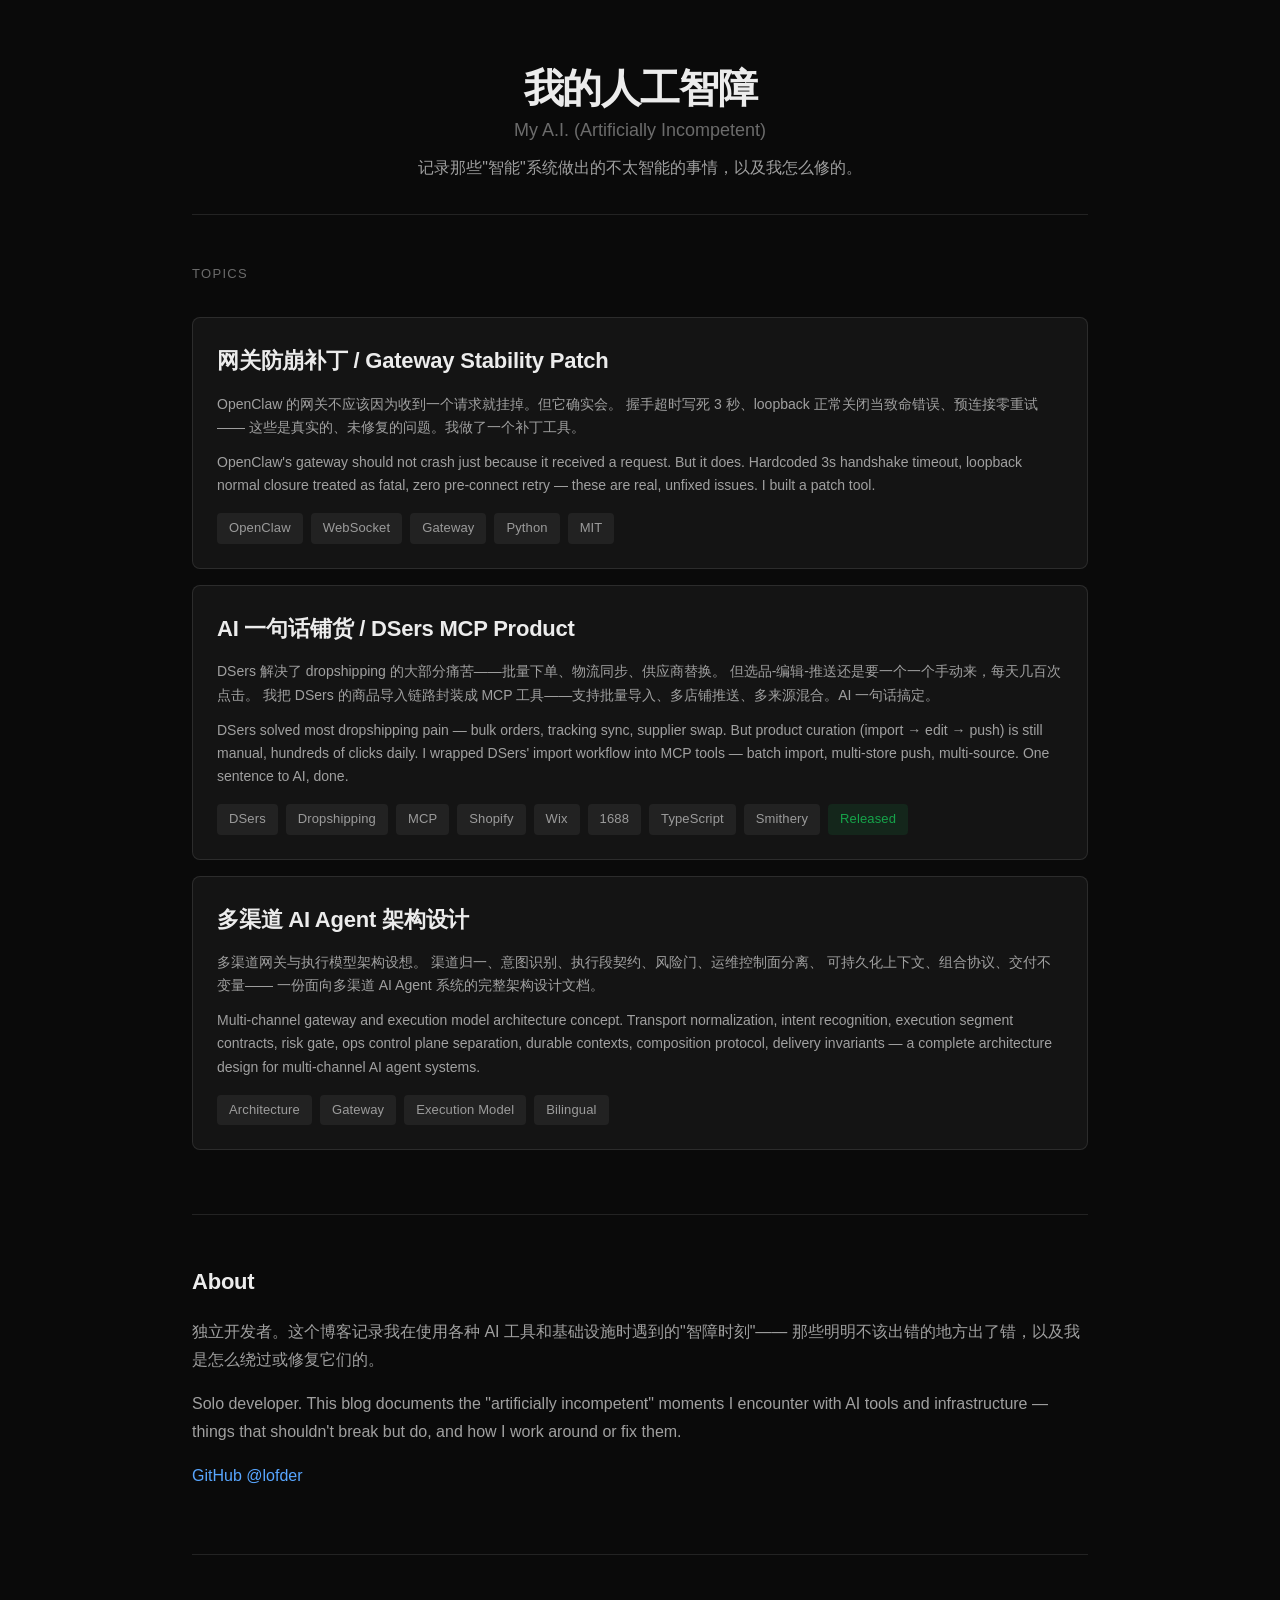
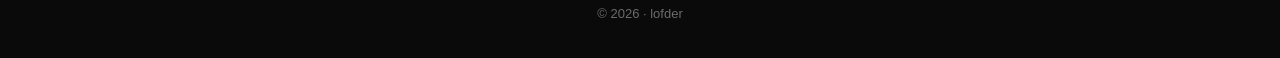
==== commit d3d11f42: "update dsers-mcp-product: TypeScript + Smithery - Article: Python -> TypeScript, add Smithery regist" ====
--- a/index.html
+++ b/index.html
@@ -63,7 +63,8 @@
         <span class="tag">Shopify</span>
         <span class="tag">Wix</span>
         <span class="tag">1688</span>
-        <span class="tag">Python</span>
+        <span class="tag">TypeScript</span>
+        <span class="tag">Smithery</span>
         <span class="tag" style="background:rgba(22,163,74,0.12);color:#16a34a;">Released</span>
       </div>
     </a>
